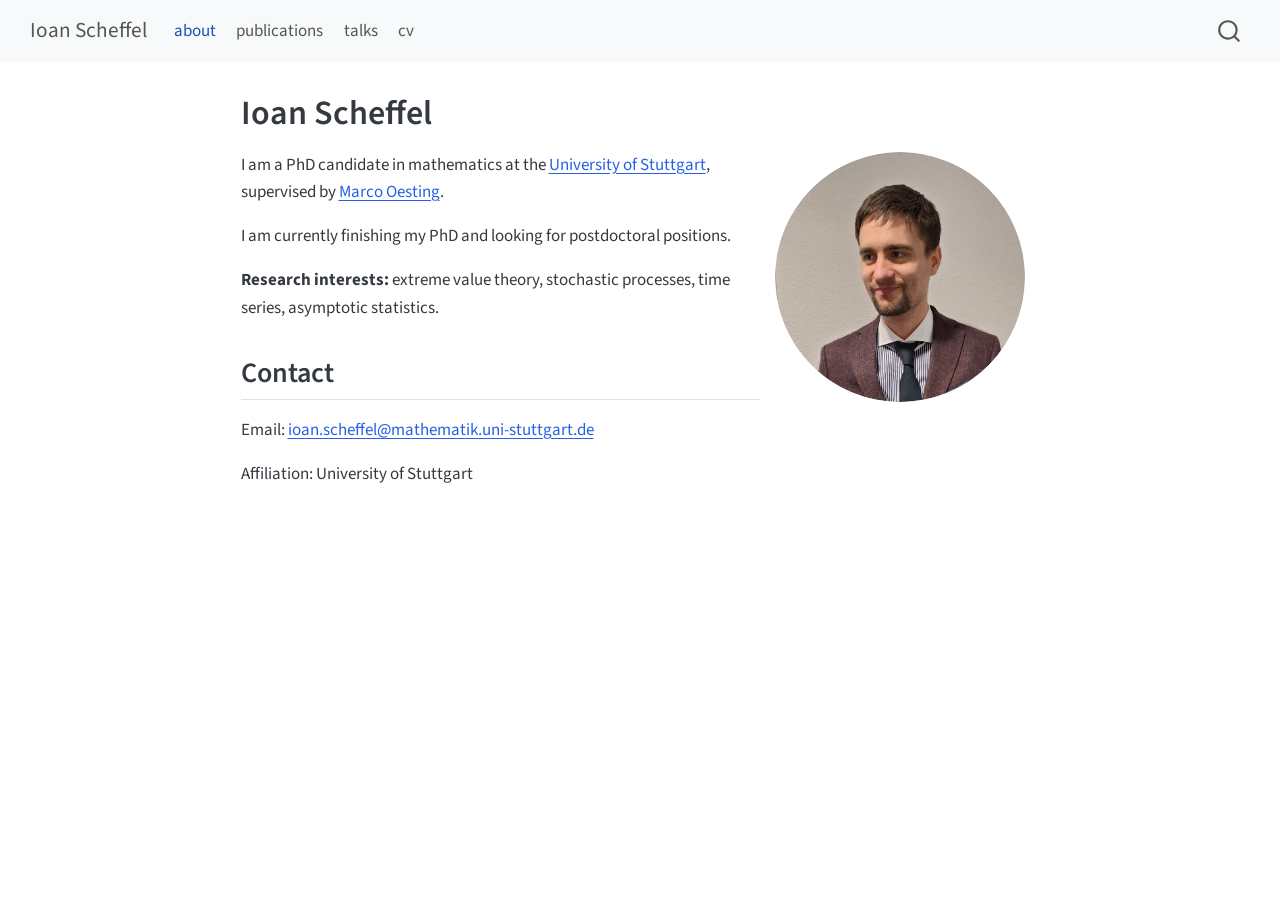
==== docs/index.html @ 030b1f55 "Fix stylesheet loading" ====
<!DOCTYPE html>
<html xmlns="http://www.w3.org/1999/xhtml" lang="en" xml:lang="en"><head>

<meta charset="utf-8">
<meta name="generator" content="quarto-1.9.36">

<meta name="viewport" content="width=device-width, initial-scale=1.0, user-scalable=yes">


<title>Ioan Scheffel</title>
<style>
/* Default styles provided by pandoc.
** See https://pandoc.org/MANUAL.html#variables-for-html for config info.
*/
code{white-space: pre-wrap;}
span.smallcaps{font-variant: small-caps;}
div.columns{display: flex; gap: min(4vw, 1.5em);}
div.column{flex: auto; overflow-x: auto;}
div.hanging-indent{margin-left: 1.5em; text-indent: -1.5em;}
ul.task-list{list-style: none;}
ul.task-list li input[type="checkbox"] {
  width: 0.8em;
  margin: 0 0.8em 0.2em -1em; /* quarto-specific, see https://github.com/quarto-dev/quarto-cli/issues/4556 */ 
  vertical-align: middle;
}
</style>


<script src="site_libs/quarto-nav/quarto-nav.js"></script>
<script src="site_libs/quarto-nav/headroom.min.js"></script>
<script src="site_libs/clipboard/clipboard.min.js"></script>
<script src="site_libs/quarto-search/autocomplete.umd.js"></script>
<script src="site_libs/quarto-search/fuse.min.js"></script>
<script src="site_libs/quarto-search/quarto-search.js"></script>
<meta name="quarto:offset" content="./">
<script src="site_libs/quarto-html/quarto.js" type="module"></script>
<script src="site_libs/quarto-html/tabsets/tabsets.js" type="module"></script>
<script src="site_libs/quarto-html/popper.min.js"></script>
<script src="site_libs/quarto-html/tippy.umd.min.js"></script>
<script src="site_libs/quarto-html/anchor.min.js"></script>
<link href="site_libs/quarto-html/tippy.css" rel="stylesheet">
<link href="site_libs/quarto-html/quarto-syntax-highlighting-845c23b38eaddc0f92fda52bfe77a8c8.css" rel="stylesheet" id="quarto-text-highlighting-styles">
<script src="site_libs/bootstrap/bootstrap.min.js"></script>
<link href="site_libs/bootstrap/bootstrap-icons.css" rel="stylesheet">
<link href="site_libs/bootstrap/bootstrap-ce0de0ee2ddf27b103fdc197f90ec8ff.min.css" rel="stylesheet" append-hash="true" id="quarto-bootstrap" data-mode="light">
<script id="quarto-search-options" type="application/json">{
  "location": "navbar",
  "copy-button": false,
  "collapse-after": 3,
  "panel-placement": "end",
  "type": "overlay",
  "limit": 50,
  "keyboard-shortcut": [
    "f",
    "/",
    "s"
  ],
  "show-item-context": false,
  "language": {
    "search-no-results-text": "No results",
    "search-matching-documents-text": "matching documents",
    "search-copy-link-title": "Copy link to search",
    "search-hide-matches-text": "Hide additional matches",
    "search-more-match-text": "more match in this document",
    "search-more-matches-text": "more matches in this document",
    "search-clear-button-title": "Clear",
    "search-text-placeholder": "",
    "search-detached-cancel-button-title": "Cancel",
    "search-submit-button-title": "Submit",
    "search-label": "Search"
  }
}</script>


<link rel="stylesheet" href="styles.css">
</head>

<body class="nav-fixed fullcontent quarto-light">

<div id="quarto-search-results"></div>
  <header id="quarto-header" class="headroom fixed-top">
    <nav class="navbar navbar-expand-lg " data-bs-theme="dark">
      <div class="navbar-container container-fluid">
      <div class="navbar-brand-container mx-auto">
    <a class="navbar-brand" href="./index.html">
    <span class="navbar-title">Ioan Scheffel</span>
    </a>
  </div>
            <div id="quarto-search" class="" title="Search"></div>
          <button class="navbar-toggler" type="button" data-bs-toggle="collapse" data-bs-target="#navbarCollapse" aria-controls="navbarCollapse" role="menu" aria-expanded="false" aria-label="Toggle navigation" onclick="if (window.quartoToggleHeadroom) { window.quartoToggleHeadroom(); }">
  <span class="navbar-toggler-icon"></span>
</button>
          <div class="collapse navbar-collapse" id="navbarCollapse">
            <ul class="navbar-nav navbar-nav-scroll me-auto">
  <li class="nav-item">
    <a class="nav-link active" href="./index.html" aria-current="page"> 
<span class="menu-text">about</span></a>
  </li>  
  <li class="nav-item">
    <a class="nav-link" href="./publications.html"> 
<span class="menu-text">publications</span></a>
  </li>  
  <li class="nav-item">
    <a class="nav-link" href="./talks.html"> 
<span class="menu-text">talks</span></a>
  </li>  
  <li class="nav-item">
    <a class="nav-link" href="./cv.html"> 
<span class="menu-text">cv</span></a>
  </li>  
</ul>
          </div> <!-- /navcollapse -->
            <div class="quarto-navbar-tools">
</div>
      </div> <!-- /container-fluid -->
    </nav>
</header>
<!-- content -->
<div id="quarto-content" class="quarto-container page-columns page-rows-contents page-layout-article page-navbar">
<!-- sidebar -->
<!-- margin-sidebar -->
    
<!-- main -->
<main class="content" id="quarto-document-content">

<header id="title-block-header" class="quarto-title-block default">
<div class="quarto-title">
<h1 class="title">Ioan Scheffel</h1>
</div>



<div class="quarto-title-meta">

    
  
    
  </div>
  


</header>


<div class="columns v-center-container">
<div class="column" style="width:65%;">
<p>I am a PhD candidate in mathematics at the <a href="https://www.uni-stuttgart.de/">University of Stuttgart</a>, supervised by <a href="https://www.isa.uni-stuttgart.de/institut/team/Oesting/">Marco Oesting</a>.</p>
<p>I am currently finishing my PhD and looking for postdoctoral positions.</p>
<p><strong>Research interests:</strong> extreme value theory, stochastic processes, time series, asymptotic statistics.</p>
<section id="contact" class="level2">
<h2 class="anchored" data-anchor-id="contact">Contact</h2>
<p>Email: <a href="mailto:ioan.scheffel@mathematik.uni-stuttgart.de">ioan.scheffel@mathematik.uni-stuttgart.de</a></p>
<p>Affiliation: University of Stuttgart</p>
</section>
</div><div class="column" style="width:35%;">
<p><img src="photo_relaxed.png" class="profile-photo img-fluid"></p>
</div>
</div>



</main> <!-- /main -->
<script id="quarto-html-after-body" type="application/javascript">
  window.document.addEventListener("DOMContentLoaded", function (event) {
    const icon = "";
    const anchorJS = new window.AnchorJS();
    anchorJS.options = {
      placement: 'right',
      icon: icon
    };
    anchorJS.add('.anchored');
    const isCodeAnnotation = (el) => {
      for (const clz of el.classList) {
        if (clz.startsWith('code-annotation-')) {                     
          return true;
        }
      }
      return false;
    }
    const onCopySuccess = function(e) {
      // button target
      const button = e.trigger;
      // don't keep focus
      button.blur();
      // flash "checked"
      button.classList.add('code-copy-button-checked');
      var currentTitle = button.getAttribute("title");
      button.setAttribute("title", "Copied!");
      let tooltip;
      if (window.bootstrap) {
        button.setAttribute("data-bs-toggle", "tooltip");
        button.setAttribute("data-bs-placement", "left");
        button.setAttribute("data-bs-title", "Copied!");
        tooltip = new bootstrap.Tooltip(button, 
          { trigger: "manual", 
            customClass: "code-copy-button-tooltip",
            offset: [0, -8]});
        tooltip.show();    
      }
      setTimeout(function() {
        if (tooltip) {
          tooltip.hide();
          button.removeAttribute("data-bs-title");
          button.removeAttribute("data-bs-toggle");
          button.removeAttribute("data-bs-placement");
        }
        button.setAttribute("title", currentTitle);
        button.classList.remove('code-copy-button-checked');
      }, 1000);
      // clear code selection
      e.clearSelection();
    }
    const getTextToCopy = function(trigger) {
      const outerScaffold = trigger.parentElement.cloneNode(true);
      const codeEl = outerScaffold.querySelector('code');
      for (const childEl of codeEl.children) {
        if (isCodeAnnotation(childEl)) {
          childEl.remove();
        }
      }
      return codeEl.innerText;
    }
    const clipboard = new window.ClipboardJS('.code-copy-button:not([data-in-quarto-modal])', {
      text: getTextToCopy
    });
    clipboard.on('success', onCopySuccess);
    if (window.document.getElementById('quarto-embedded-source-code-modal')) {
      const clipboardModal = new window.ClipboardJS('.code-copy-button[data-in-quarto-modal]', {
        text: getTextToCopy,
        container: window.document.getElementById('quarto-embedded-source-code-modal')
      });
      clipboardModal.on('success', onCopySuccess);
    }
      var localhostRegex = new RegExp(/^(?:http|https):\/\/localhost\:?[0-9]*\//);
      var mailtoRegex = new RegExp(/^mailto:/);
        var filterRegex = new RegExp('/' + window.location.host + '/');
      var isInternal = (href) => {
          return filterRegex.test(href) || localhostRegex.test(href) || mailtoRegex.test(href);
      }
      // Inspect non-navigation links and adorn them if external
     var links = window.document.querySelectorAll('a[href]:not(.nav-link):not(.navbar-brand):not(.toc-action):not(.sidebar-link):not(.sidebar-item-toggle):not(.pagination-link):not(.no-external):not([aria-hidden]):not(.dropdown-item):not(.quarto-navigation-tool):not(.about-link)');
      for (var i=0; i<links.length; i++) {
        const link = links[i];
        if (!isInternal(link.href)) {
          // undo the damage that might have been done by quarto-nav.js in the case of
          // links that we want to consider external
          if (link.dataset.originalHref !== undefined) {
            link.href = link.dataset.originalHref;
          }
        }
      }
    function tippyHover(el, contentFn, onTriggerFn, onUntriggerFn) {
      const config = {
        allowHTML: true,
        maxWidth: 500,
        delay: 100,
        arrow: false,
        appendTo: function(el) {
            return el.parentElement;
        },
        interactive: true,
        interactiveBorder: 10,
        theme: 'quarto',
        placement: 'bottom-start',
      };
      if (contentFn) {
        config.content = contentFn;
      }
      if (onTriggerFn) {
        config.onTrigger = onTriggerFn;
      }
      if (onUntriggerFn) {
        config.onUntrigger = onUntriggerFn;
      }
      window.tippy(el, config); 
    }
    const noterefs = window.document.querySelectorAll('a[role="doc-noteref"]');
    for (var i=0; i<noterefs.length; i++) {
      const ref = noterefs[i];
      tippyHover(ref, function() {
        // use id or data attribute instead here
        let href = ref.getAttribute('data-footnote-href') || ref.getAttribute('href');
        try { href = new URL(href).hash; } catch {}
        const id = href.replace(/^#\/?/, "");
        const note = window.document.getElementById(id);
        if (note) {
          return note.innerHTML;
        } else {
          return "";
        }
      });
    }
    const xrefs = window.document.querySelectorAll('a.quarto-xref');
    const processXRef = (id, note) => {
      // Strip column container classes
      const stripColumnClz = (el) => {
        el.classList.remove("page-full", "page-columns");
        if (el.children) {
          for (const child of el.children) {
            stripColumnClz(child);
          }
        }
      }
      stripColumnClz(note)
      if (id === null || id.startsWith('sec-')) {
        // Special case sections, only their first couple elements
        const container = document.createElement("div");
        if (note.children && note.children.length > 2) {
          container.appendChild(note.children[0].cloneNode(true));
          for (let i = 1; i < note.children.length; i++) {
            const child = note.children[i];
            if (child.tagName === "P" && child.innerText === "") {
              continue;
            } else {
              container.appendChild(child.cloneNode(true));
              break;
            }
          }
          if (window.Quarto?.typesetMath) {
            window.Quarto.typesetMath(container);
          }
          return container.innerHTML
        } else {
          if (window.Quarto?.typesetMath) {
            window.Quarto.typesetMath(note);
          }
          return note.innerHTML;
        }
      } else {
        // Remove any anchor links if they are present
        const anchorLink = note.querySelector('a.anchorjs-link');
        if (anchorLink) {
          anchorLink.remove();
        }
        if (window.Quarto?.typesetMath) {
          window.Quarto.typesetMath(note);
        }
        if (note.classList.contains("callout")) {
          return note.outerHTML;
        } else {
          return note.innerHTML;
        }
      }
    }
    for (var i=0; i<xrefs.length; i++) {
      const xref = xrefs[i];
      tippyHover(xref, undefined, function(instance) {
        instance.disable();
        let url = xref.getAttribute('href');
        let hash = undefined; 
        if (url.startsWith('#')) {
          hash = url;
        } else {
          try { hash = new URL(url).hash; } catch {}
        }
        if (hash) {
          const id = hash.replace(/^#\/?/, "");
          const note = window.document.getElementById(id);
          if (note !== null) {
            try {
              const html = processXRef(id, note.cloneNode(true));
              instance.setContent(html);
            } finally {
              instance.enable();
              instance.show();
            }
          } else {
            // See if we can fetch this
            fetch(url.split('#')[0])
            .then(res => res.text())
            .then(html => {
              const parser = new DOMParser();
              const htmlDoc = parser.parseFromString(html, "text/html");
              const note = htmlDoc.getElementById(id);
              if (note !== null) {
                const html = processXRef(id, note);
                instance.setContent(html);
              } 
            }).finally(() => {
              instance.enable();
              instance.show();
            });
          }
        } else {
          // See if we can fetch a full url (with no hash to target)
          // This is a special case and we should probably do some content thinning / targeting
          fetch(url)
          .then(res => res.text())
          .then(html => {
            const parser = new DOMParser();
            const htmlDoc = parser.parseFromString(html, "text/html");
            const note = htmlDoc.querySelector('main.content');
            if (note !== null) {
              // This should only happen for chapter cross references
              // (since there is no id in the URL)
              // remove the first header
              if (note.children.length > 0 && note.children[0].tagName === "HEADER") {
                note.children[0].remove();
              }
              const html = processXRef(null, note);
              instance.setContent(html);
            } 
          }).finally(() => {
            instance.enable();
            instance.show();
          });
        }
      }, function(instance) {
      });
    }
        let selectedAnnoteEl;
        const selectorForAnnotation = ( cell, annotation) => {
          let cellAttr = 'data-code-cell="' + cell + '"';
          let lineAttr = 'data-code-annotation="' +  annotation + '"';
          const selector = 'span[' + cellAttr + '][' + lineAttr + ']';
          return selector;
        }
        const selectCodeLines = (annoteEl) => {
          const doc = window.document;
          const targetCell = annoteEl.getAttribute("data-target-cell");
          const targetAnnotation = annoteEl.getAttribute("data-target-annotation");
          const annoteSpan = window.document.querySelector(selectorForAnnotation(targetCell, targetAnnotation));
          const lines = annoteSpan.getAttribute("data-code-lines").split(",");
          const lineIds = lines.map((line) => {
            return targetCell + "-" + line;
          })
          let top = null;
          let height = null;
          let parent = null;
          if (lineIds.length > 0) {
              //compute the position of the single el (top and bottom and make a div)
              const el = window.document.getElementById(lineIds[0]);
              top = el.offsetTop;
              height = el.offsetHeight;
              parent = el.parentElement.parentElement;
            if (lineIds.length > 1) {
              const lastEl = window.document.getElementById(lineIds[lineIds.length - 1]);
              const bottom = lastEl.offsetTop + lastEl.offsetHeight;
              height = bottom - top;
            }
            if (top !== null && height !== null && parent !== null) {
              // cook up a div (if necessary) and position it 
              let div = window.document.getElementById("code-annotation-line-highlight");
              if (div === null) {
                div = window.document.createElement("div");
                div.setAttribute("id", "code-annotation-line-highlight");
                div.style.position = 'absolute';
                parent.appendChild(div);
              }
              div.style.top = top - 2 + "px";
              div.style.height = height + 4 + "px";
              div.style.left = 0;
              let gutterDiv = window.document.getElementById("code-annotation-line-highlight-gutter");
              if (gutterDiv === null) {
                gutterDiv = window.document.createElement("div");
                gutterDiv.setAttribute("id", "code-annotation-line-highlight-gutter");
                gutterDiv.style.position = 'absolute';
                const codeCell = window.document.getElementById(targetCell);
                const gutter = codeCell.querySelector('.code-annotation-gutter');
                gutter.appendChild(gutterDiv);
              }
              gutterDiv.style.top = top - 2 + "px";
              gutterDiv.style.height = height + 4 + "px";
            }
            selectedAnnoteEl = annoteEl;
          }
        };
        const unselectCodeLines = () => {
          const elementsIds = ["code-annotation-line-highlight", "code-annotation-line-highlight-gutter"];
          elementsIds.forEach((elId) => {
            const div = window.document.getElementById(elId);
            if (div) {
              div.remove();
            }
          });
          selectedAnnoteEl = undefined;
        };
          // Handle positioning of the toggle
      window.addEventListener(
        "resize",
        throttle(() => {
          elRect = undefined;
          if (selectedAnnoteEl) {
            selectCodeLines(selectedAnnoteEl);
          }
        }, 10)
      );
      function throttle(fn, ms) {
      let throttle = false;
      let timer;
        return (...args) => {
          if(!throttle) { // first call gets through
              fn.apply(this, args);
              throttle = true;
          } else { // all the others get throttled
              if(timer) clearTimeout(timer); // cancel #2
              timer = setTimeout(() => {
                fn.apply(this, args);
                timer = throttle = false;
              }, ms);
          }
        };
      }
        // Attach click handler to the DT
        const annoteDls = window.document.querySelectorAll('dt[data-target-cell]');
        for (const annoteDlNode of annoteDls) {
          annoteDlNode.addEventListener('click', (event) => {
            const clickedEl = event.target;
            if (clickedEl !== selectedAnnoteEl) {
              unselectCodeLines();
              const activeEl = window.document.querySelector('dt[data-target-cell].code-annotation-active');
              if (activeEl) {
                activeEl.classList.remove('code-annotation-active');
              }
              selectCodeLines(clickedEl);
              clickedEl.classList.add('code-annotation-active');
            } else {
              // Unselect the line
              unselectCodeLines();
              clickedEl.classList.remove('code-annotation-active');
            }
          });
        }
    const findCites = (el) => {
      const parentEl = el.parentElement;
      if (parentEl) {
        const cites = parentEl.dataset.cites;
        if (cites) {
          return {
            el,
            cites: cites.split(' ')
          };
        } else {
          return findCites(el.parentElement)
        }
      } else {
        return undefined;
      }
    };
    var bibliorefs = window.document.querySelectorAll('a[role="doc-biblioref"]');
    for (var i=0; i<bibliorefs.length; i++) {
      const ref = bibliorefs[i];
      const citeInfo = findCites(ref);
      if (citeInfo) {
        tippyHover(citeInfo.el, function() {
          var popup = window.document.createElement('div');
          citeInfo.cites.forEach(function(cite) {
            var citeDiv = window.document.createElement('div');
            citeDiv.classList.add('hanging-indent');
            citeDiv.classList.add('csl-entry');
            var biblioDiv = window.document.getElementById('ref-' + cite);
            if (biblioDiv) {
              citeDiv.innerHTML = biblioDiv.innerHTML;
            }
            popup.appendChild(citeDiv);
          });
          return popup.innerHTML;
        });
      }
    }
  });
  </script>
</div> <!-- /content -->




</body></html>
---- docs/site_libs/quarto-html/tippy.css ----
.tippy-box[data-animation=fade][data-state=hidden]{opacity:0}[data-tippy-root]{max-width:calc(100vw - 10px)}.tippy-box{position:relative;background-color:#333;color:#fff;border-radius:4px;font-size:14px;line-height:1.4;white-space:normal;outline:0;transition-property:transform,visibility,opacity}.tippy-box[data-placement^=top]>.tippy-arrow{bottom:0}.tippy-box[data-placement^=top]>.tippy-arrow:before{bottom:-7px;left:0;border-width:8px 8px 0;border-top-color:initial;transform-origin:center top}.tippy-box[data-placement^=bottom]>.tippy-arrow{top:0}.tippy-box[data-placement^=bottom]>.tippy-arrow:before{top:-7px;left:0;border-width:0 8px 8px;border-bottom-color:initial;transform-origin:center bottom}.tippy-box[data-placement^=left]>.tippy-arrow{right:0}.tippy-box[data-placement^=left]>.tippy-arrow:before{border-width:8px 0 8px 8px;border-left-color:initial;right:-7px;transform-origin:center left}.tippy-box[data-placement^=right]>.tippy-arrow{left:0}.tippy-box[data-placement^=right]>.tippy-arrow:before{left:-7px;border-width:8px 8px 8px 0;border-right-color:initial;transform-origin:center right}.tippy-box[data-inertia][data-state=visible]{transition-timing-function:cubic-bezier(.54,1.5,.38,1.11)}.tippy-arrow{width:16px;height:16px;color:#333}.tippy-arrow:before{content:"";position:absolute;border-color:transparent;border-style:solid}.tippy-content{position:relative;padding:5px 9px;z-index:1}
---- docs/styles.css ----
body {
  line-height: 1.6;
}

.cv-entry {
  display: grid;
  grid-template-columns: 7rem 1fr;
  column-gap: 1.5rem;
  margin-bottom: 1.2rem;
  align-items: start;
}

.cv-date {
  font-weight: 600;
  white-space: nowrap;
}

.cv-main {
  line-height: 1.45;
}

.cv-main p {
  margin: 0;
}

.cv-main p + p {
  margin-top: 0.15rem;
}

.talks-list {
  margin-top: 1.5rem;
}
.talk-item {
  display: grid;
  grid-template-columns: 8.5rem 1fr;
  column-gap: 1.8rem;
  align-items: start;
  margin-bottom: 2.1rem;
}

.talk-abbr {
  display: inline-block;
  background: #1098ad;
  color: #ffffff;
  font-weight: 700;
  font-size: 0.9rem;
  line-height: 1;
  padding: 0.2rem 0.7rem;
  border-radius: 0.22rem;
  white-space: nowrap;
  text-align: center;
}

.talk-abbr p,
.talk-title p,
.talk-date p,
.talk-links p {
  margin: 0;
}

.talk-title {
  font-size: 1.05rem;
  line-height: 1.45;
  margin: 0 0 0.2rem 0;
}

.talk-date {
  color: #8a8a8a;
  font-size: 0.98rem;
  margin: 0 0 0.7rem 0;
}

.talk-links {
  display: flex;
  gap: 0.6rem;
  flex-wrap: wrap;
}

.talk-btn {
  display: inline-block;
  padding: 0.42rem 1rem;
  border: 1px solid #8c8c8c;
  border-radius: 0.2rem;
  color: inherit;
  text-decoration: none;
  font-size: 0.78rem;
  line-height: 1;
  letter-spacing: 0.04em;
  text-transform: uppercase;
  background: transparent;
}
.pub-list {
  margin-top: 1.2rem;
}

.pub-item {
  display: grid;
  grid-template-columns: 8.5rem 1fr;
  column-gap: 1.8rem;
  align-items: start;
  margin-bottom: 2.2rem;
}

.pub-abbr {
  display: inline-block;
  background: #1098ad;
  color: #ffffff;
  font-weight: 700;
  font-size: 0.9rem;
  line-height: 1;
  padding: 0.2rem 0.9rem;
  border-radius: 0.22rem;
  white-space: nowrap;
  text-align: center;
}

.pub-body {
  min-width: 0;
}

.pub-title {
  font-size: 1.05rem;
  font-weight: 600;
  line-height: 1.45;
  margin: 0 0 0.15rem 0;
}

.pub-authors {
  font-size: 1rem;
  line-height: 1.45;
  margin: 0 0 0.1rem 0;
}

.pub-venue {
  font-size: 1rem;
  line-height: 1.45;
  margin: 0 0 0.7rem 0;
}

.pub-links {
  display: flex;
  gap: 0.6rem;
  flex-wrap: wrap;
}

.pub-btn {
  display: inline-block;
  padding: 0.42rem 1rem;
  border: 1px solid #8c8c8c;
  border-radius: 0.2rem;
  color: inherit;
  text-decoration: none;
  font-size: 0.78rem;
  line-height: 1;
  letter-spacing: 0.04em;
  text-transform: uppercase;
  background: transparent;
}

.pub-btn:hover {
  text-decoration: none;
  border-color: #555;
  color: inherit;
}

.pub-abbr p,
.pub-title p,
.pub-authors p,
.pub-venue p,
.pub-links p {
  margin: 0;
}

@media (max-width: 700px) {
  .pub-item {
    grid-template-columns: 1fr;
    row-gap: 0.6rem;
  }

  .pub-abbr {
    width: fit-content;
    min-width: 0;
  }
}


.v-center-container {
  align-items: center;
}

.profile-photo {
  display: block;
  width: 250px;
  max-width: 100%;
  border-radius: 50%;
  margin-left: auto;
  margin-right: auto;
}
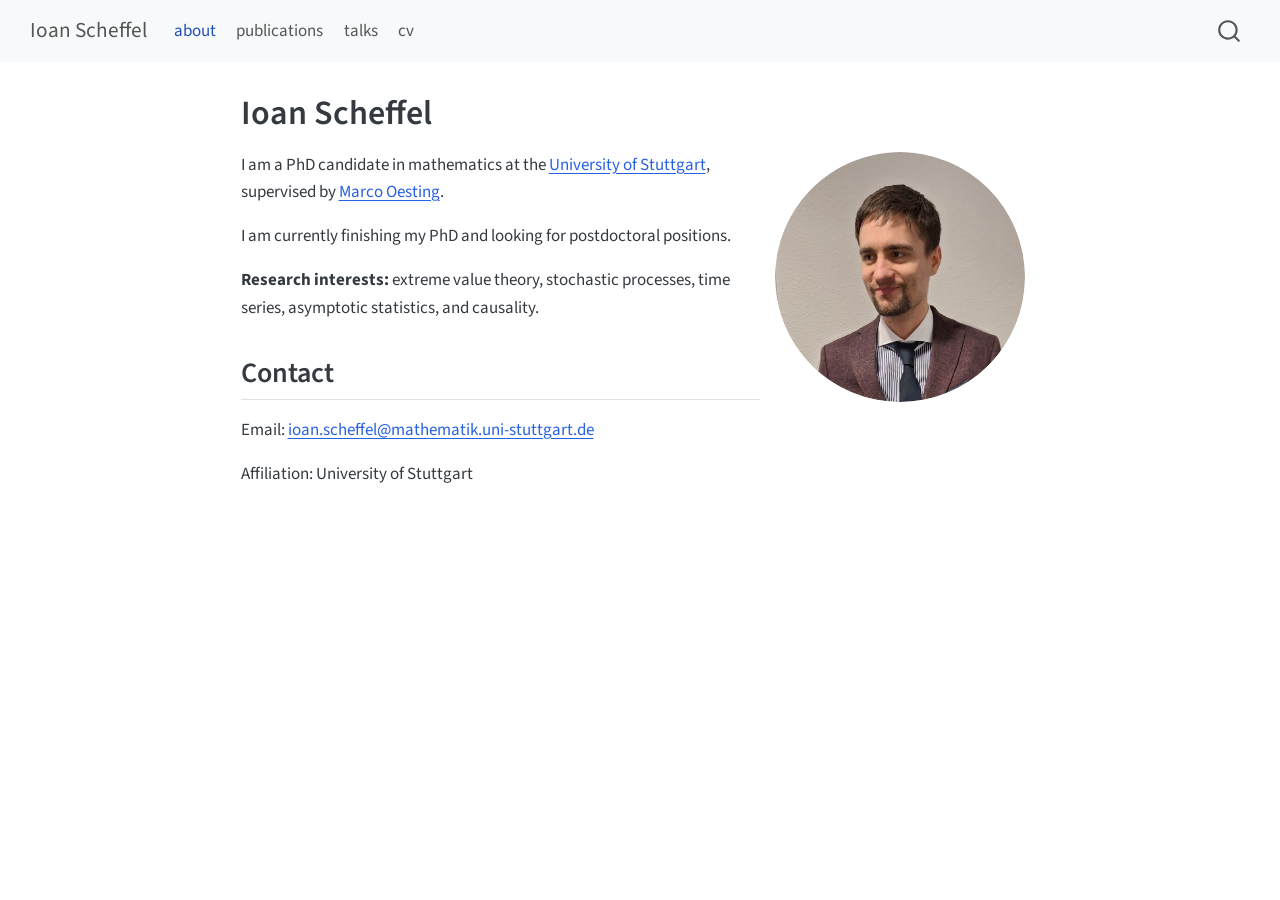
==== commit 38548d3a: "Fix talks layout" ====
--- a/docs/index.html
+++ b/docs/index.html
@@ -146,7 +146,7 @@
 <div class="column" style="width:65%;">
 <p>I am a PhD candidate in mathematics at the <a href="https://www.uni-stuttgart.de/">University of Stuttgart</a>, supervised by <a href="https://www.isa.uni-stuttgart.de/institut/team/Oesting/">Marco Oesting</a>.</p>
 <p>I am currently finishing my PhD and looking for postdoctoral positions.</p>
-<p><strong>Research interests:</strong> extreme value theory, stochastic processes, time series, asymptotic statistics.</p>
+<p><strong>Research interests:</strong> extreme value theory, stochastic processes, time series, asymptotic statistics, and causality.</p>
 <section id="contact" class="level2">
 <h2 class="anchored" data-anchor-id="contact">Contact</h2>
 <p>Email: <a href="mailto:ioan.scheffel@mathematik.uni-stuttgart.de">ioan.scheffel@mathematik.uni-stuttgart.de</a></p>
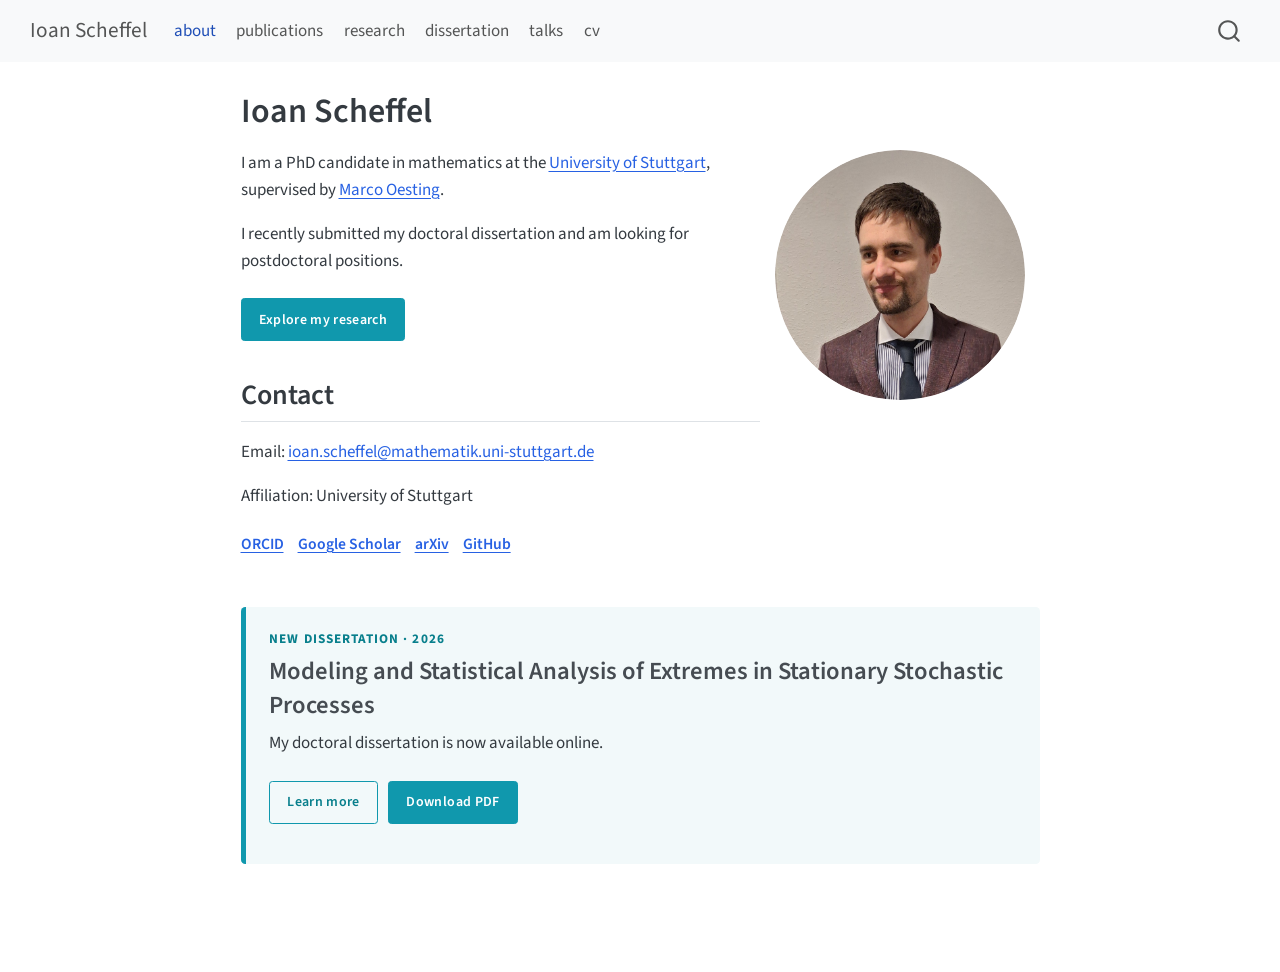
==== commit 5669b59f: "nrd" ====
--- a/docs/index.html
+++ b/docs/index.html
@@ -2,7 +2,7 @@
 <html xmlns="http://www.w3.org/1999/xhtml" lang="en" xml:lang="en"><head>
 
 <meta charset="utf-8">
-<meta name="generator" content="quarto-1.9.36">
+<meta name="generator" content="quarto-1.10.18">
 
 <meta name="viewport" content="width=device-width, initial-scale=1.0, user-scalable=yes">
 
@@ -12,10 +12,13 @@
 /* Default styles provided by pandoc.
 ** See https://pandoc.org/MANUAL.html#variables-for-html for config info.
 */
-code{white-space: pre-wrap;}
 span.smallcaps{font-variant: small-caps;}
-div.columns{display: flex; gap: min(4vw, 1.5em);}
-div.column{flex: auto; overflow-x: auto;}
+div.columns{display: flex; gap: 1.5em;}
+div.column{flex: auto;}
+@media screen {
+div.columns{gap: min(4vw, 1.5em);}
+div.column{overflow-x: auto;}
+}
 div.hanging-indent{margin-left: 1.5em; text-indent: -1.5em;}
 ul.task-list{list-style: none;}
 ul.task-list li input[type="checkbox"] {
@@ -33,16 +36,17 @@
 <script src="site_libs/quarto-search/fuse.min.js"></script>
 <script src="site_libs/quarto-search/quarto-search.js"></script>
 <meta name="quarto:offset" content="./">
+<link href="./favicon.svg" rel="icon" type="image/svg+xml">
 <script src="site_libs/quarto-html/quarto.js" type="module"></script>
 <script src="site_libs/quarto-html/tabsets/tabsets.js" type="module"></script>
 <script src="site_libs/quarto-html/popper.min.js"></script>
 <script src="site_libs/quarto-html/tippy.umd.min.js"></script>
 <script src="site_libs/quarto-html/anchor.min.js"></script>
 <link href="site_libs/quarto-html/tippy.css" rel="stylesheet">
-<link href="site_libs/quarto-html/quarto-syntax-highlighting-845c23b38eaddc0f92fda52bfe77a8c8.css" rel="stylesheet" id="quarto-text-highlighting-styles">
+<link href="site_libs/quarto-html/quarto-syntax-highlighting-64a204ab8560d761af7679ceaba22944.css" rel="stylesheet" id="quarto-text-highlighting-styles">
 <script src="site_libs/bootstrap/bootstrap.min.js"></script>
 <link href="site_libs/bootstrap/bootstrap-icons.css" rel="stylesheet">
-<link href="site_libs/bootstrap/bootstrap-ce0de0ee2ddf27b103fdc197f90ec8ff.min.css" rel="stylesheet" append-hash="true" id="quarto-bootstrap" data-mode="light">
+<link href="site_libs/bootstrap/bootstrap-61dcac9acd9b0d2df4007399b82c6173.min.css" rel="stylesheet" append-hash="true" id="quarto-bootstrap" data-mode="light">
 <script id="quarto-search-options" type="application/json">{
   "location": "navbar",
   "copy-button": false,
@@ -73,6 +77,16 @@
 
 
 <link rel="stylesheet" href="styles.css">
+<meta property="og:title" content="Ioan Scheffel">
+<meta property="og:image" content="https://scheffin.github.io/photo_relaxed.png">
+<meta property="og:site_name" content="Ioan Scheffel">
+<meta property="og:image:height" content="1479">
+<meta property="og:image:width" content="1479">
+<meta name="twitter:title" content="Ioan Scheffel">
+<meta name="twitter:image" content="https://scheffin.github.io/photo_relaxed.png">
+<meta name="twitter:image-height" content="1479">
+<meta name="twitter:image-width" content="1479">
+<meta name="twitter:card" content="summary_large_image">
 </head>
 
 <body class="nav-fixed fullcontent quarto-light">
@@ -101,6 +115,14 @@
 <span class="menu-text">publications</span></a>
   </li>  
   <li class="nav-item">
+    <a class="nav-link" href="./research.html"> 
+<span class="menu-text">research</span></a>
+  </li>  
+  <li class="nav-item">
+    <a class="nav-link" href="./dissertation.html"> 
+<span class="menu-text">dissertation</span></a>
+  </li>  
+  <li class="nav-item">
     <a class="nav-link" href="./talks.html"> 
 <span class="menu-text">talks</span></a>
   </li>  
@@ -145,16 +167,27 @@
 <div class="columns v-center-container">
 <div class="column" style="width:65%;">
 <p>I am a PhD candidate in mathematics at the <a href="https://www.uni-stuttgart.de/">University of Stuttgart</a>, supervised by <a href="https://www.isa.uni-stuttgart.de/institut/team/Oesting/">Marco Oesting</a>.</p>
-<p>I am currently finishing my PhD and looking for postdoctoral positions.</p>
-<p><strong>Research interests:</strong> extreme value theory, stochastic processes, time series, asymptotic statistics, and causality.</p>
+<p>I recently submitted my doctoral dissertation and am looking for postdoctoral positions.</p>
+<p><a href="./research.html" class="dissertation-btn dissertation-btn-primary">Explore my research</a></p>
 <section id="contact" class="level2">
 <h2 class="anchored" data-anchor-id="contact">Contact</h2>
 <p>Email: <a href="mailto:ioan.scheffel@mathematik.uni-stuttgart.de">ioan.scheffel@mathematik.uni-stuttgart.de</a></p>
 <p>Affiliation: University of Stuttgart</p>
+<p><a href="https://orcid.org/0009-0005-1605-3646" class="profile-link" target="_blank" rel="me noopener noreferrer">ORCID</a> <a href="https://scholar.google.com/scholar?q=%22Ioan+Scheffel%22" class="profile-link" target="_blank" rel="noopener noreferrer">Google Scholar</a> <a href="https://arxiv.org/search/?query=Ioan+Scheffel&amp;searchtype=author" class="profile-link" target="_blank" rel="noopener noreferrer">arXiv</a> <a href="https://github.com/scheffin" class="profile-link" target="_blank" rel="me noopener noreferrer">GitHub</a></p>
 </section>
 </div><div class="column" style="width:35%;">
 <p><img src="photo_relaxed.png" class="profile-photo img-fluid"></p>
 </div>
+</div>
+<div class="dissertation-announcement">
+<div class="dissertation-kicker">
+<p>New dissertation · 2026</p>
+</div>
+<section id="modeling-and-statistical-analysis-of-extremes-in-stationary-stochastic-processes" class="level3">
+<h3 class="anchored" data-anchor-id="modeling-and-statistical-analysis-of-extremes-in-stationary-stochastic-processes">Modeling and Statistical Analysis of Extremes in Stationary Stochastic Processes</h3>
+<p>My doctoral dissertation is now available online.</p>
+<p><a href="./dissertation.html" class="dissertation-btn">Learn more</a> <a href="theses/dissertation.pdf" class="dissertation-btn dissertation-btn-primary" download="Ioan_Scheffel_Dissertation_2026.pdf">Download PDF</a></p>
+</section>
 </div>
 
 
@@ -233,7 +266,7 @@
     }
       var localhostRegex = new RegExp(/^(?:http|https):\/\/localhost\:?[0-9]*\//);
       var mailtoRegex = new RegExp(/^mailto:/);
-        var filterRegex = new RegExp('/' + window.location.host + '/');
+        var filterRegex = new RegExp("https:\/\/scheffin\.github\.io");
       var isInternal = (href) => {
           return filterRegex.test(href) || localhostRegex.test(href) || mailtoRegex.test(href);
       }
--- a/docs/site_libs/quarto-html/quarto-syntax-highlighting-64a204ab8560d761af7679ceaba22944.css
+++ b/docs/site_libs/quarto-html/quarto-syntax-highlighting-64a204ab8560d761af7679ceaba22944.css
@@ -0,0 +1,236 @@
+/* quarto syntax highlight colors */
+:root {
+  --quarto-hl-ot-color: #003B4F;
+  --quarto-hl-at-color: #657422;
+  --quarto-hl-ss-color: #20794D;
+  --quarto-hl-an-color: #5E5E5E;
+  --quarto-hl-fu-color: #4758AB;
+  --quarto-hl-st-color: #20794D;
+  --quarto-hl-cf-color: #003B4F;
+  --quarto-hl-op-color: #5E5E5E;
+  --quarto-hl-er-color: #AD0000;
+  --quarto-hl-bn-color: #AD0000;
+  --quarto-hl-al-color: #AD0000;
+  --quarto-hl-va-color: #111111;
+  --quarto-hl-bu-color: inherit;
+  --quarto-hl-ex-color: inherit;
+  --quarto-hl-pp-color: #AD0000;
+  --quarto-hl-in-color: #5E5E5E;
+  --quarto-hl-vs-color: #20794D;
+  --quarto-hl-wa-color: #5E5E5E;
+  --quarto-hl-do-color: #5E5E5E;
+  --quarto-hl-im-color: #00769E;
+  --quarto-hl-ch-color: #20794D;
+  --quarto-hl-dt-color: #AD0000;
+  --quarto-hl-fl-color: #AD0000;
+  --quarto-hl-co-color: #5E5E5E;
+  --quarto-hl-cv-color: #5E5E5E;
+  --quarto-hl-cn-color: #8f5902;
+  --quarto-hl-sc-color: #5E5E5E;
+  --quarto-hl-dv-color: #AD0000;
+  --quarto-hl-kw-color: #003B4F;
+}
+
+/* other quarto variables */
+:root {
+  --quarto-font-monospace: SFMono-Regular, Menlo, Monaco, Consolas, "Liberation Mono", "Courier New", monospace;
+}
+
+/* syntax highlight based on Pandoc's rules */
+pre > code.sourceCode > span {
+  color: #003B4F;
+}
+
+code.sourceCode > span {
+  color: #003B4F;
+}
+
+div.sourceCode,
+div.sourceCode pre.sourceCode {
+  color: #003B4F;
+}
+
+/* Normal */
+code span {
+  color: #003B4F;
+}
+
+/* Alert */
+code span.al {
+  color: #AD0000;
+  font-style: inherit;
+}
+
+/* Annotation */
+code span.an {
+  color: #5E5E5E;
+  font-style: inherit;
+}
+
+/* Attribute */
+code span.at {
+  color: #657422;
+  font-style: inherit;
+}
+
+/* BaseN */
+code span.bn {
+  color: #AD0000;
+  font-style: inherit;
+}
+
+/* BuiltIn */
+code span.bu {
+  font-style: inherit;
+}
+
+/* ControlFlow */
+code span.cf {
+  color: #003B4F;
+  font-weight: bold;
+  font-style: inherit;
+}
+
+/* Char */
+code span.ch {
+  color: #20794D;
+  font-style: inherit;
+}
+
+/* Constant */
+code span.cn {
+  color: #8f5902;
+  font-style: inherit;
+}
+
+/* Comment */
+code span.co {
+  color: #5E5E5E;
+  font-style: inherit;
+}
+
+/* CommentVar */
+code span.cv {
+  color: #5E5E5E;
+  font-style: italic;
+}
+
+/* Documentation */
+code span.do {
+  color: #5E5E5E;
+  font-style: italic;
+}
+
+/* DataType */
+code span.dt {
+  color: #AD0000;
+  font-style: inherit;
+}
+
+/* DecVal */
+code span.dv {
+  color: #AD0000;
+  font-style: inherit;
+}
+
+/* Error */
+code span.er {
+  color: #AD0000;
+  font-style: inherit;
+}
+
+/* Extension */
+code span.ex {
+  font-style: inherit;
+}
+
+/* Float */
+code span.fl {
+  color: #AD0000;
+  font-style: inherit;
+}
+
+/* Function */
+code span.fu {
+  color: #4758AB;
+  font-style: inherit;
+}
+
+/* Import */
+code span.im {
+  color: #00769E;
+  font-style: inherit;
+}
+
+/* Information */
+code span.in {
+  color: #5E5E5E;
+  font-style: inherit;
+}
+
+/* Keyword */
+code span.kw {
+  color: #003B4F;
+  font-weight: bold;
+  font-style: inherit;
+}
+
+/* Operator */
+code span.op {
+  color: #5E5E5E;
+  font-style: inherit;
+}
+
+/* Other */
+code span.ot {
+  color: #003B4F;
+  font-style: inherit;
+}
+
+/* Preprocessor */
+code span.pp {
+  color: #AD0000;
+  font-style: inherit;
+}
+
+/* SpecialChar */
+code span.sc {
+  color: #5E5E5E;
+  font-style: inherit;
+}
+
+/* SpecialString */
+code span.ss {
+  color: #20794D;
+  font-style: inherit;
+}
+
+/* String */
+code span.st {
+  color: #20794D;
+  font-style: inherit;
+}
+
+/* Variable */
+code span.va {
+  color: #111111;
+  font-style: inherit;
+}
+
+/* VerbatimString */
+code span.vs {
+  color: #20794D;
+  font-style: inherit;
+}
+
+/* Warning */
+code span.wa {
+  color: #5E5E5E;
+  font-style: italic;
+}
+
+.prevent-inlining {
+  content: "</";
+}
+
+/*# sourceMappingURL=9d8d5bb603a83b8298b89080a598c93b.css.map */
--- a/docs/styles.css
+++ b/docs/styles.css
@@ -53,6 +53,7 @@
 
 .talk-abbr p,
 .talk-title p,
+.talk-event p,
 .talk-date p,
 .talk-links p {
   margin: 0;
@@ -60,8 +61,15 @@
 
 .talk-title {
   font-size: 1.05rem;
+  font-weight: 600;
   line-height: 1.45;
   margin: 0 0 0.2rem 0;
+}
+
+.talk-event {
+  font-size: 0.98rem;
+  line-height: 1.4;
+  margin: 0 0 0.1rem 0;
 }
 
 .talk-date {
@@ -141,6 +149,7 @@
   display: flex;
   gap: 0.6rem;
   flex-wrap: wrap;
+  align-items: flex-start;
 }
 
 .pub-btn {
@@ -161,6 +170,29 @@
   text-decoration: none;
   border-color: #555;
   color: inherit;
+}
+
+.bibtex-details {
+  margin: 0;
+}
+
+.bibtex-details > summary {
+  cursor: pointer;
+  list-style: none;
+  width: fit-content;
+}
+
+.bibtex-details > summary::-webkit-details-marker {
+  display: none;
+}
+
+.bibtex-details[open] > summary {
+  border-color: #1098ad;
+  color: #087f8c;
+}
+
+.bibtex-details .sourceCode {
+  margin: 0.75rem 0 0;
 }
 
 .pub-abbr p,
@@ -196,3 +228,69 @@
   margin-left: auto;
   margin-right: auto;
 }
+
+.profile-link {
+  display: inline-block;
+  margin: 0.25rem 0.65rem 0.15rem 0;
+  font-size: 0.92rem;
+  font-weight: 600;
+}
+
+.dissertation-announcement,
+.dissertation-page {
+  border-left: 0.3rem solid #1098ad;
+  background: #f2f9fa;
+  padding: 1.25rem 1.4rem;
+  margin: 1.8rem 0;
+  border-radius: 0.25rem;
+}
+
+.dissertation-announcement h3,
+.dissertation-page h2 {
+  margin-top: 0.35rem;
+  line-height: 1.35;
+}
+
+.dissertation-kicker {
+  color: #087f8c;
+  font-size: 0.78rem;
+  font-weight: 700;
+  letter-spacing: 0.08em;
+  text-transform: uppercase;
+}
+
+.dissertation-kicker p {
+  margin: 0;
+}
+
+.dissertation-btn {
+  display: inline-block;
+  padding: 0.55rem 1rem;
+  margin: 0.35rem 0.45rem 0.15rem 0;
+  border: 1px solid #1098ad;
+  border-radius: 0.2rem;
+  color: #087f8c;
+  font-size: 0.82rem;
+  font-weight: 600;
+  letter-spacing: 0.025em;
+  text-decoration: none;
+}
+
+.dissertation-btn-primary,
+.dissertation-btn:hover {
+  background: #1098ad;
+  color: #fff;
+  text-decoration: none;
+}
+
+.dissertation-btn-primary:hover {
+  background: #087f8c;
+  border-color: #087f8c;
+  color: #fff;
+}
+
+@media (max-width: 700px) {
+  .dissertation-announcement {
+    margin-top: 1.4rem;
+  }
+}
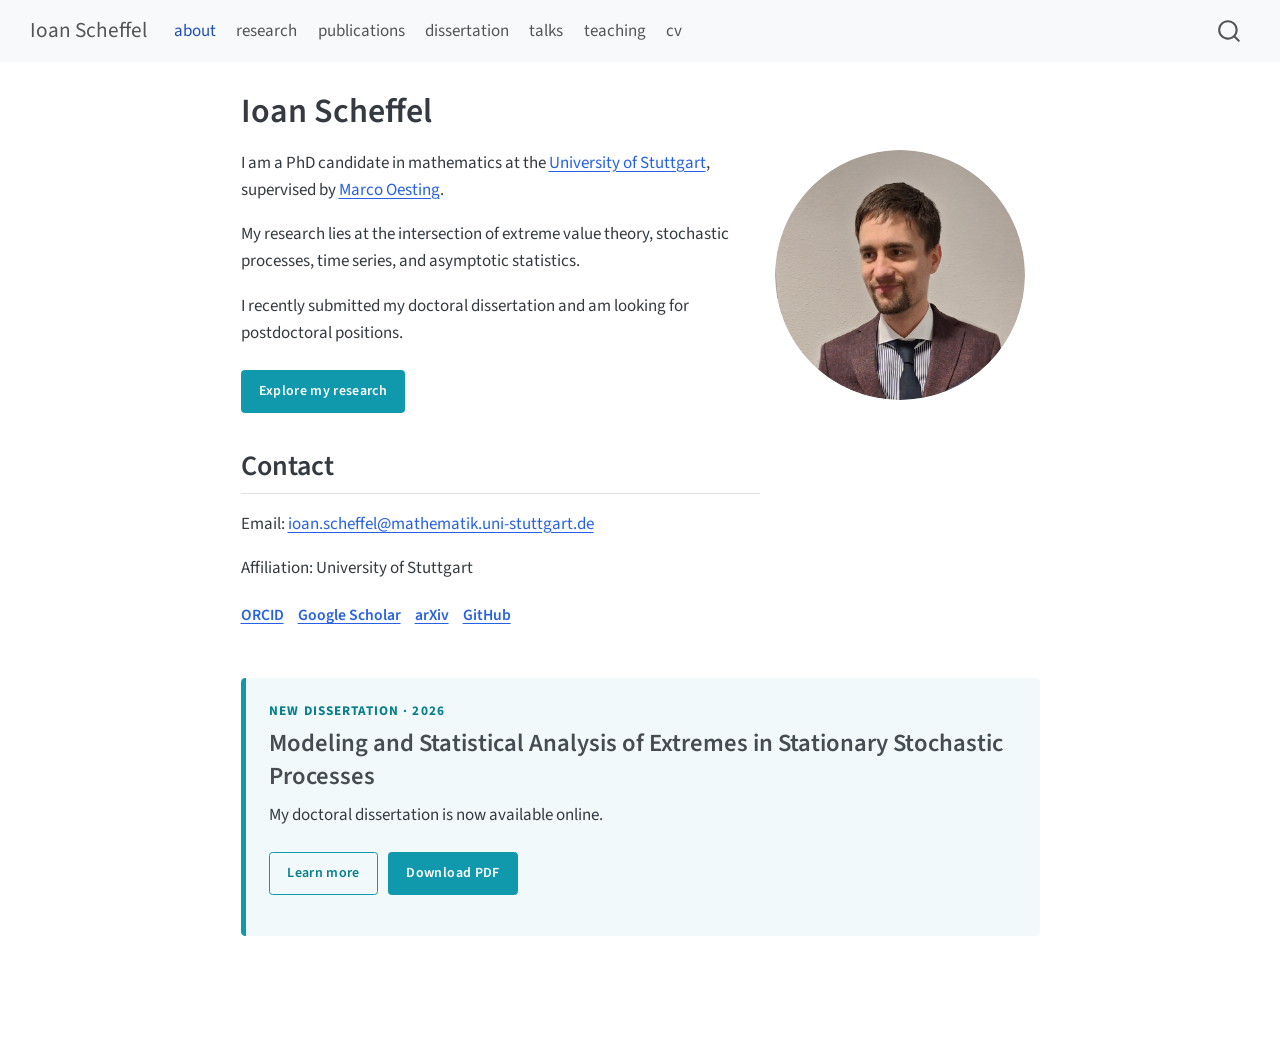
==== commit 69de37ae: "Update research and teaching pages" ====
--- a/docs/index.html
+++ b/docs/index.html
@@ -111,12 +111,12 @@
 <span class="menu-text">about</span></a>
   </li>  
   <li class="nav-item">
+    <a class="nav-link" href="./research.html"> 
+<span class="menu-text">research</span></a>
+  </li>  
+  <li class="nav-item">
     <a class="nav-link" href="./publications.html"> 
 <span class="menu-text">publications</span></a>
-  </li>  
-  <li class="nav-item">
-    <a class="nav-link" href="./research.html"> 
-<span class="menu-text">research</span></a>
   </li>  
   <li class="nav-item">
     <a class="nav-link" href="./dissertation.html"> 
@@ -125,6 +125,10 @@
   <li class="nav-item">
     <a class="nav-link" href="./talks.html"> 
 <span class="menu-text">talks</span></a>
+  </li>  
+  <li class="nav-item">
+    <a class="nav-link" href="./teaching.html"> 
+<span class="menu-text">teaching</span></a>
   </li>  
   <li class="nav-item">
     <a class="nav-link" href="./cv.html"> 
@@ -167,6 +171,7 @@
 <div class="columns v-center-container">
 <div class="column" style="width:65%;">
 <p>I am a PhD candidate in mathematics at the <a href="https://www.uni-stuttgart.de/">University of Stuttgart</a>, supervised by <a href="https://www.isa.uni-stuttgart.de/institut/team/Oesting/">Marco Oesting</a>.</p>
+<p>My research lies at the intersection of extreme value theory, stochastic processes, time series, and asymptotic statistics.</p>
 <p>I recently submitted my doctoral dissertation and am looking for postdoctoral positions.</p>
 <p><a href="./research.html" class="dissertation-btn dissertation-btn-primary">Explore my research</a></p>
 <section id="contact" class="level2">
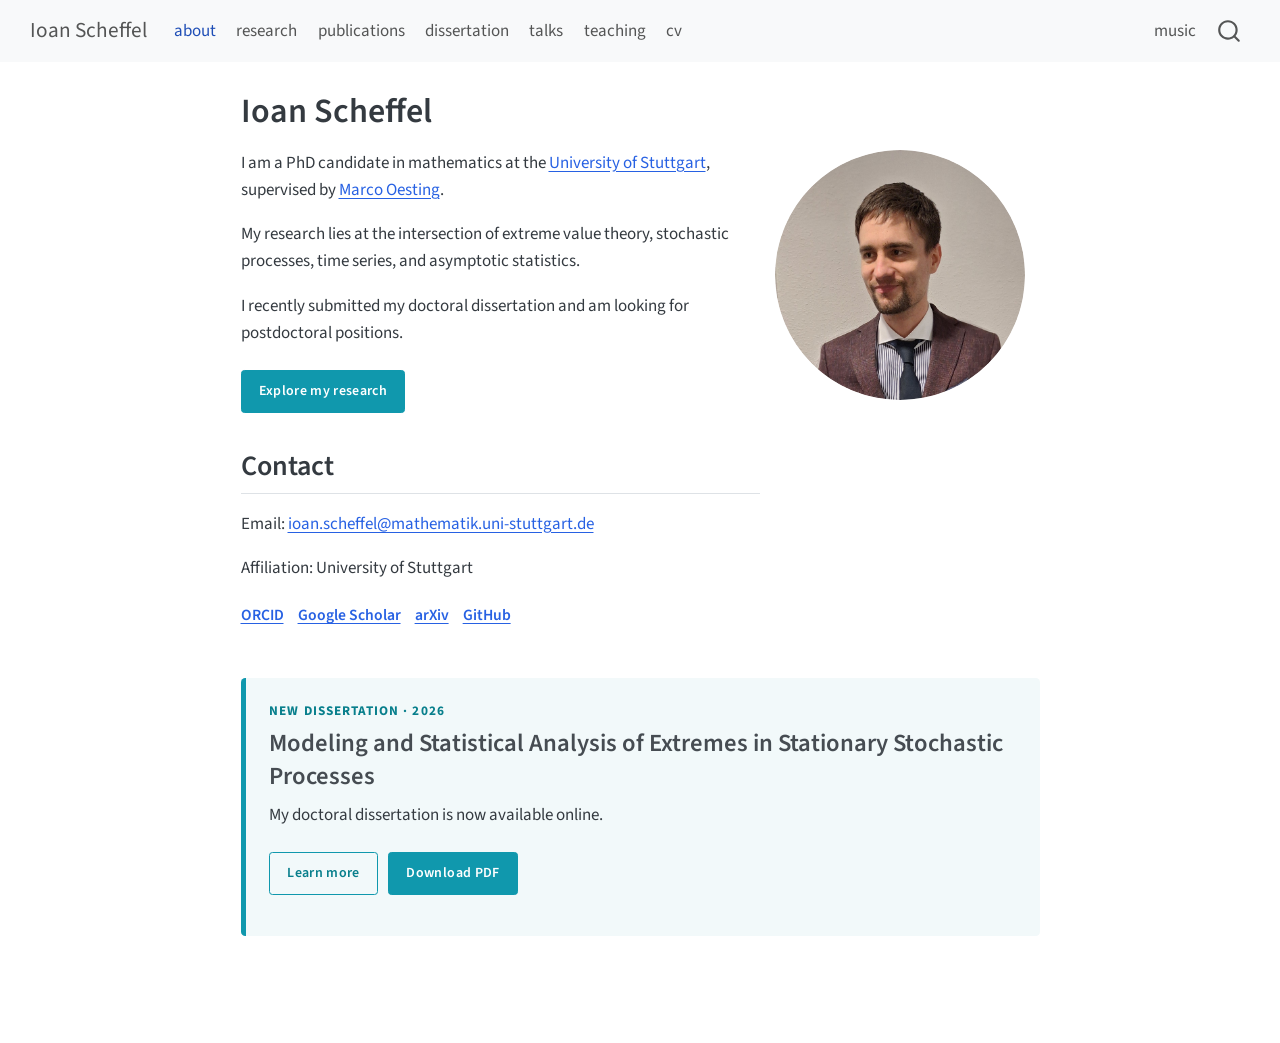
==== commit 9635be9d: "added the nokia fuge" ====
--- a/docs/index.html
+++ b/docs/index.html
@@ -133,6 +133,12 @@
   <li class="nav-item">
     <a class="nav-link" href="./cv.html"> 
 <span class="menu-text">cv</span></a>
+  </li>  
+</ul>
+            <ul class="navbar-nav navbar-nav-scroll ms-auto">
+  <li class="nav-item">
+    <a class="nav-link" href="./music.html"> 
+<span class="menu-text">music</span></a>
   </li>  
 </ul>
           </div> <!-- /navcollapse -->
--- a/docs/styles.css
+++ b/docs/styles.css
@@ -294,3 +294,47 @@
     margin-top: 1.4rem;
   }
 }
+
+.music-intro {
+  max-width: 48rem;
+  margin-bottom: 1.6rem;
+}
+
+.music-intro h2 {
+  margin: 0.35rem 0 0.45rem;
+  line-height: 1.3;
+}
+
+.music-kicker {
+  color: #087f8c;
+  font-size: 0.78rem;
+  font-weight: 700;
+  letter-spacing: 0.08em;
+  text-transform: uppercase;
+}
+
+.music-kicker p {
+  margin: 0;
+}
+
+.score-preview {
+  overflow: hidden;
+  border: 1px solid #d9d9d9;
+  border-radius: 0.25rem;
+  background: #f5f5f5;
+}
+
+.score-preview iframe {
+  display: block;
+  width: 100%;
+  height: min(78vh, 54rem);
+  min-height: 38rem;
+  border: 0;
+}
+
+@media (max-width: 700px) {
+  .score-preview iframe {
+    height: 70vh;
+    min-height: 30rem;
+  }
+}
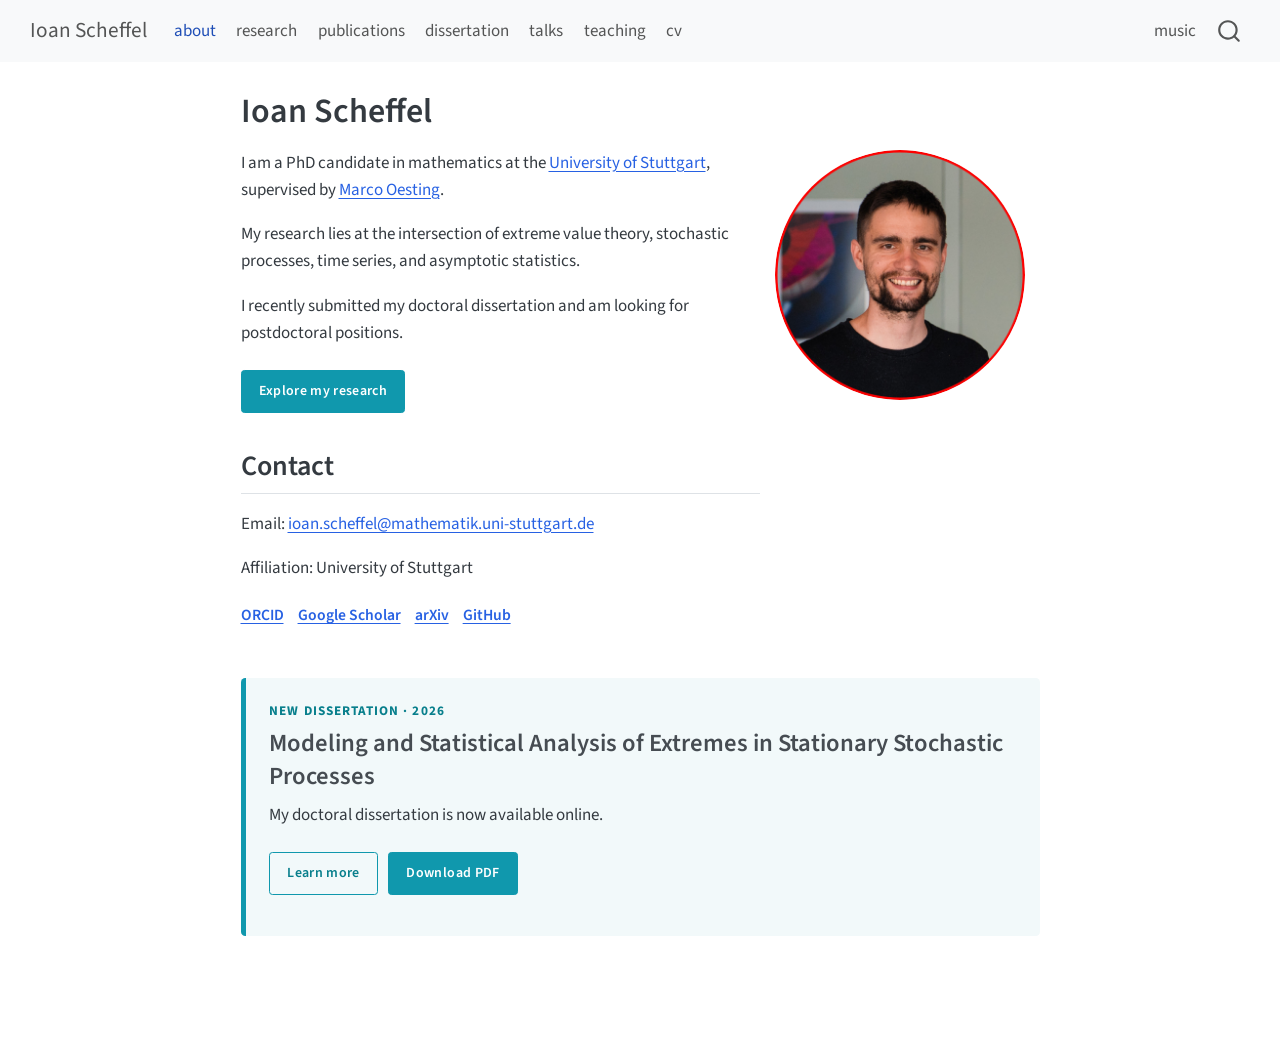
==== commit b90e8b31: "Update profile photo" ====
--- a/docs/index.html
+++ b/docs/index.html
@@ -78,14 +78,10 @@
 
 <link rel="stylesheet" href="styles.css">
 <meta property="og:title" content="Ioan Scheffel">
-<meta property="og:image" content="https://scheffin.github.io/photo_relaxed.png">
+<meta property="og:image" content="https://scheffin.github.io/circle-crop-512px(3).jpg">
 <meta property="og:site_name" content="Ioan Scheffel">
-<meta property="og:image:height" content="1479">
-<meta property="og:image:width" content="1479">
 <meta name="twitter:title" content="Ioan Scheffel">
-<meta name="twitter:image" content="https://scheffin.github.io/photo_relaxed.png">
-<meta name="twitter:image-height" content="1479">
-<meta name="twitter:image-width" content="1479">
+<meta name="twitter:image" content="https://scheffin.github.io/circle-crop-512px(3).jpg">
 <meta name="twitter:card" content="summary_large_image">
 </head>
 
@@ -187,7 +183,7 @@
 <p><a href="https://orcid.org/0009-0005-1605-3646" class="profile-link" target="_blank" rel="me noopener noreferrer">ORCID</a> <a href="https://scholar.google.com/scholar?q=%22Ioan+Scheffel%22" class="profile-link" target="_blank" rel="noopener noreferrer">Google Scholar</a> <a href="https://arxiv.org/search/?query=Ioan+Scheffel&amp;searchtype=author" class="profile-link" target="_blank" rel="noopener noreferrer">arXiv</a> <a href="https://github.com/scheffin" class="profile-link" target="_blank" rel="me noopener noreferrer">GitHub</a></p>
 </section>
 </div><div class="column" style="width:35%;">
-<p><img src="photo_relaxed.png" class="profile-photo img-fluid"></p>
+<p><img src="circle-crop-512px(3).jpg" class="profile-photo img-fluid"></p>
 </div>
 </div>
 <div class="dissertation-announcement">
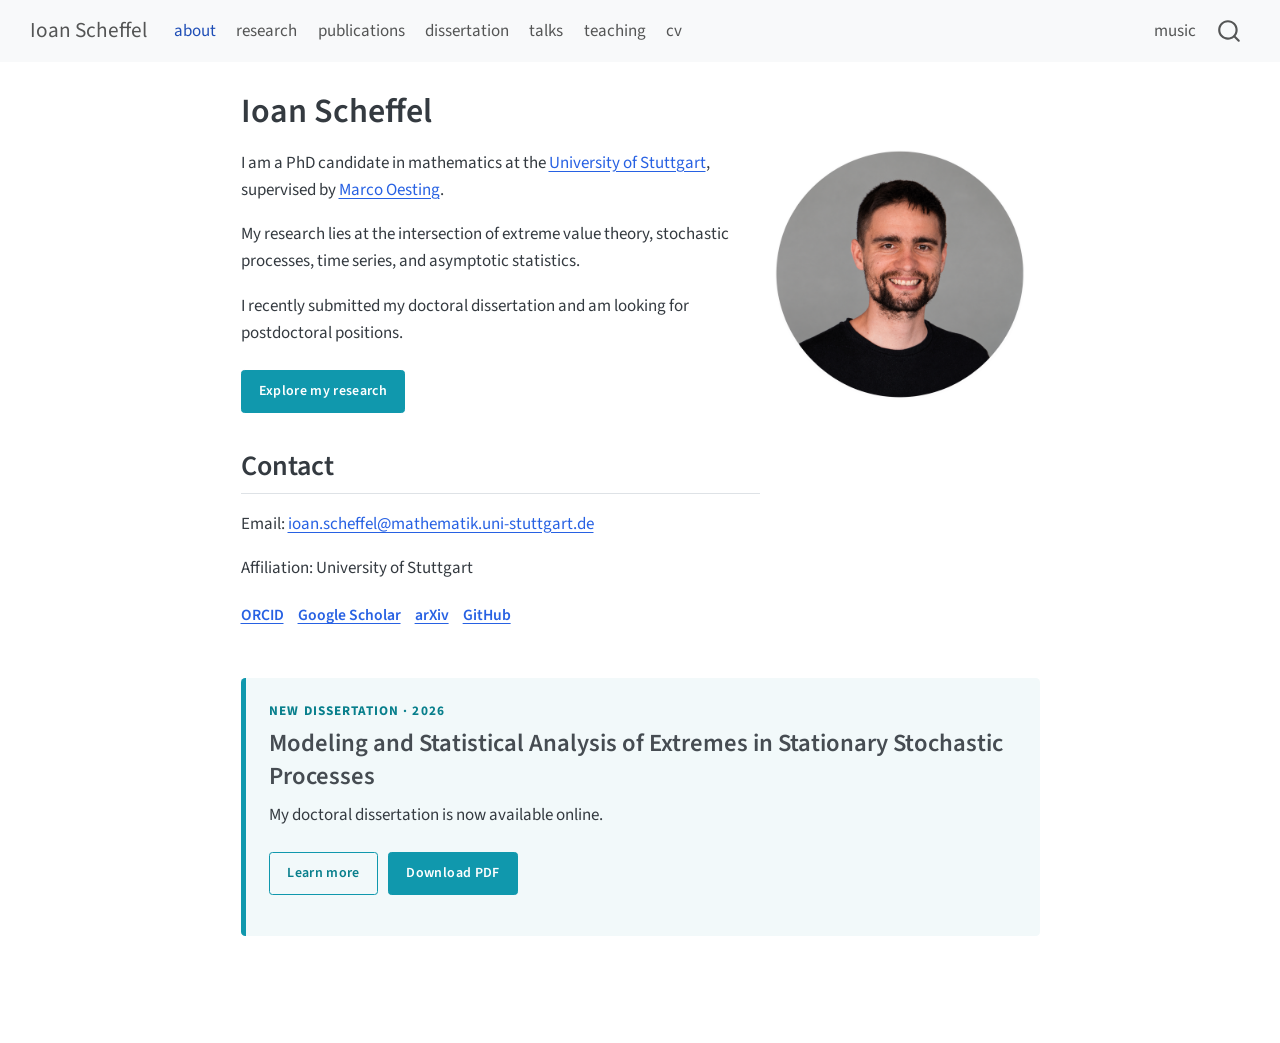
==== commit 785118b2: "Use neutral-background profile photo" ====
--- a/docs/index.html
+++ b/docs/index.html
@@ -78,10 +78,14 @@
 
 <link rel="stylesheet" href="styles.css">
 <meta property="og:title" content="Ioan Scheffel">
-<meta property="og:image" content="https://scheffin.github.io/circle-crop-512px(3).jpg">
+<meta property="og:image" content="https://scheffin.github.io/scheffel_neutral_background.png">
 <meta property="og:site_name" content="Ioan Scheffel">
+<meta property="og:image:height" content="1254">
+<meta property="og:image:width" content="1254">
 <meta name="twitter:title" content="Ioan Scheffel">
-<meta name="twitter:image" content="https://scheffin.github.io/circle-crop-512px(3).jpg">
+<meta name="twitter:image" content="https://scheffin.github.io/scheffel_neutral_background.png">
+<meta name="twitter:image-height" content="1254">
+<meta name="twitter:image-width" content="1254">
 <meta name="twitter:card" content="summary_large_image">
 </head>
 
@@ -183,7 +187,7 @@
 <p><a href="https://orcid.org/0009-0005-1605-3646" class="profile-link" target="_blank" rel="me noopener noreferrer">ORCID</a> <a href="https://scholar.google.com/scholar?q=%22Ioan+Scheffel%22" class="profile-link" target="_blank" rel="noopener noreferrer">Google Scholar</a> <a href="https://arxiv.org/search/?query=Ioan+Scheffel&amp;searchtype=author" class="profile-link" target="_blank" rel="noopener noreferrer">arXiv</a> <a href="https://github.com/scheffin" class="profile-link" target="_blank" rel="me noopener noreferrer">GitHub</a></p>
 </section>
 </div><div class="column" style="width:35%;">
-<p><img src="circle-crop-512px(3).jpg" class="profile-photo img-fluid"></p>
+<p><img src="scheffel_neutral_background.png" class="profile-photo img-fluid"></p>
 </div>
 </div>
 <div class="dissertation-announcement">
